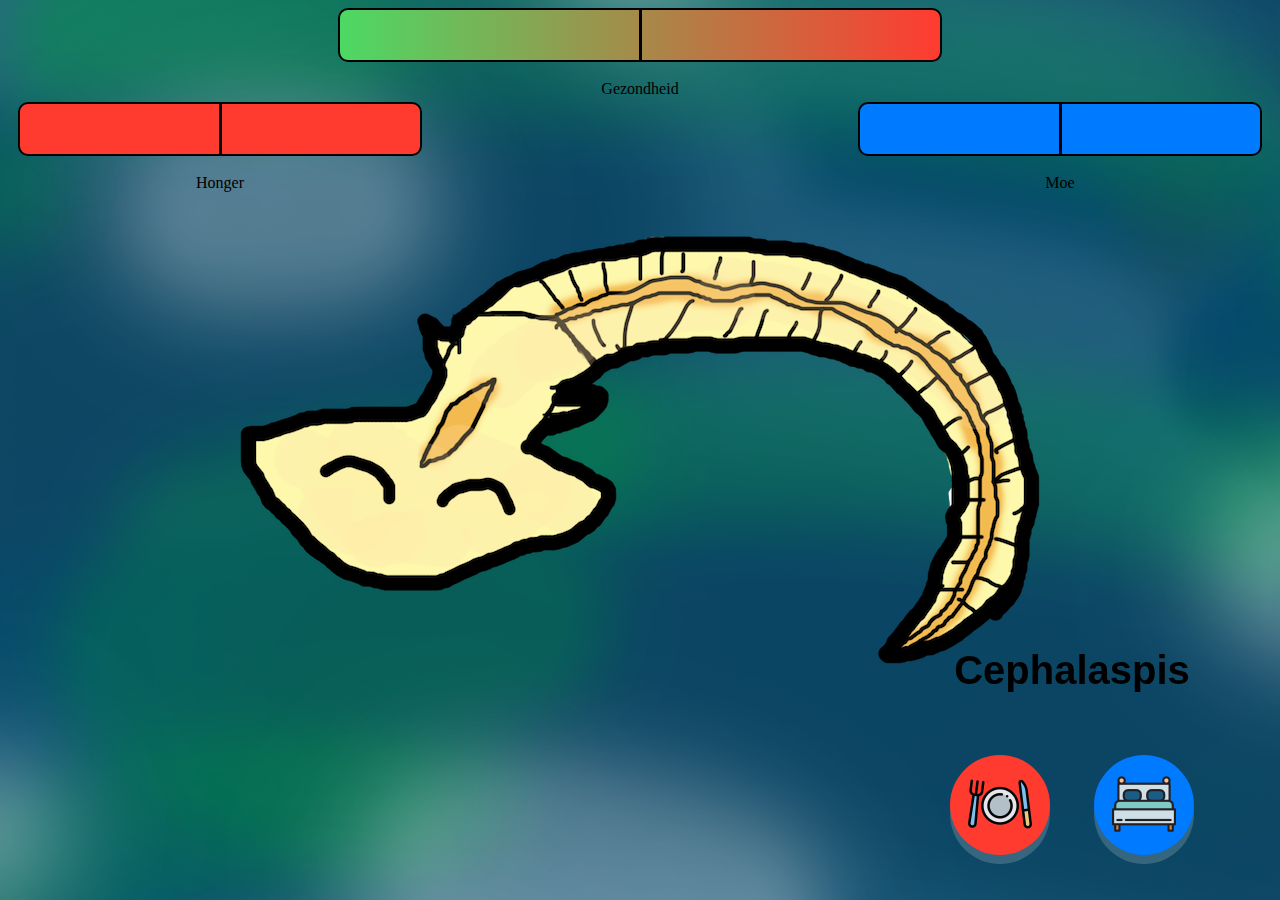
==== docs/index.html @ e20c0b50 "Added game" ====
<!DOCTYPE html>
<html lang="en">
    <head>
        <meta charset="UTF-8">
        <meta name="viewport" content="width=device-width, initial-scale=1.0">
        <meta http-equiv="X-UA-Compatible" content="ie=edge">
        <link rel="stylesheet" href="./css/style.css">
        <title>Typescript</title>
    </head>
    <body>
        <background></background>
        <div class="meter" id="gezondheid">
            <pointer id="healthPointer"></pointer>
            <p>Gezondheid</p>
        </div>

        <div id="wrapper">
            <div class="meter" id="honger">
                <pointer id="hungerPointer"></pointer>
                <p>Honger</p></div>  
            <div class="meter" id="moe">
                <pointer id="tiredPointer"></pointer>
                <p>Moe</p>
            </div>
        </div>

        <animal>
            <img src="./img/fish happy.png" alt="">
        </animal>

        <h1 id="animalName">Cephalaspis</h1>

        <div id="buttonWrapper">
            <button id="eatButton">
                <img src="img/dish.png" alt="eten">
            </button>
            <button id="restButton">
                <img src="img/bed.png" alt="rusten">
            </button>  
        </div>  
        <script src="./js/main.js"></script>
    </body>
</html>
---- docs/css/style.css ----
body  {
    background-image: url("../img/water.png");
}

.meter {
    height: 50px;
    display: inline-block;
    width: 100%;
    margin: 10px;
    border-radius: 10px;
    border: 2px solid black;
}

pointer {
    height: 50px;
    width: 3px;
    background-color: black;
    display: inline-block
    
}

#honger {
    background-color: #FF3B30;
    float: left;
    max-width: 400px;
}

#moe {
    background-color: #007AFF;
    float: right;
    max-width: 400px;
}

#gezondheid {
    background: linear-gradient(to right, #4CD964, #FF3B30);   
    display: block;
    width: 100%;
    max-width: 600px;
    margin: 0 auto;
    text-align: center;
    margin-bottom: 30px;
}
#wrapper {
    width:100%;
    text-align:center;
}

animal {
    max-width: 800px;
    max-height: 428px;
    position: absolute;
    top:0;
    bottom: 0;
    left: 0;
    right: 0;
    padding: 20px;
    margin: auto;

    animation: fishanimation 4s ease-in-out infinite alternate;
}

animal img {
    width: 100%;
    margin: 0 auto;
}

#animalName {
    position: fixed;
    width:100%;
    bottom: 20%;
    text-align: center;
    display: inline-block;
    font-family: Bradley Hand, Helvetica, sans-serif;
    font-size: 40px;
}

#buttonWrapper {
    position: fixed;
    width:100%;
    bottom: 5%;
    text-align: center;
    display: inline-block;
}

button {
    -webkit-transition-duration: 0.6s;
    transition-duration: 0.4s;
    height: 100px;
    width: 100px;
    border: none;
    outline: none; 
    margin: 0px 20px;
    border-radius: 50%;
    box-shadow: 0 9px rgba(230, 230, 230, 0.2);
}

button:hover{
    -webkit-transition-duration: 0.6s;
    transition-duration: 0.4s;
    border: 4px solid rgb(230, 230, 230);
}

button img {
    height: 64px;
    width: 64px;
}

#eatButton {
    background-color: #FF3B30;
}

#restButton {
    background-color: #007AFF;
}

button:active {
    background-color: #3e8e41;
    transform: translateY(8px);
    box-shadow: 0 1px rgba(230, 230, 230, 0.2);
  }

@keyframes fishanimation {
    0% {
      transform: translateY(20px);
    }
    
    100% {
      transform: translateY(60px);
    }
}

@media only screen and (max-width: 890px) {
    #moe, #honger {
        float: none;
    }
}

@media only screen and (max-width: 525px) {
    animal img {
        width: 100%;
        margin: 130px auto;
    }
}
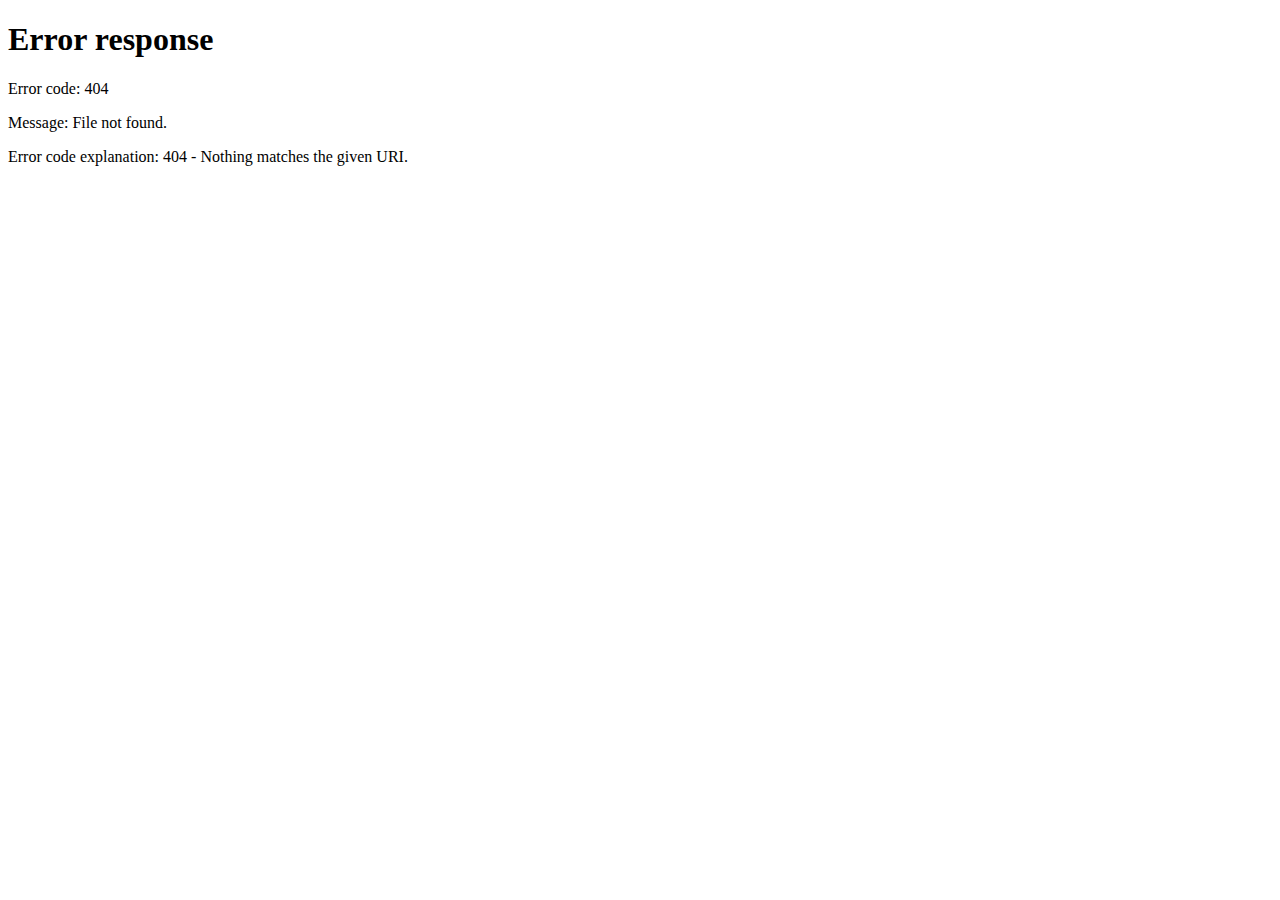
==== commit 1356944c: "CLE 4 Evolife Game" ====
--- a/docs/index.html
+++ b/docs/index.html
@@ -1,43 +1,22 @@
 <!DOCTYPE html>
 <html lang="en">
     <head>
+        <title>EvoLife Game</title>
+        <script type="text/javascript">
+        if (localStorage.getItem("startGame") === null) {
+            window.location.href = 'menu';  
+        }
+        </script>
         <meta charset="UTF-8">
-        <meta name="viewport" content="width=device-width, initial-scale=1.0">
+        <meta name="viewport" content="width=device-width, initial-scale=1.0, maximum-scale=1.0, user-scalable=no" />
         <meta http-equiv="X-UA-Compatible" content="ie=edge">
         <link rel="stylesheet" href="./css/style.css">
-        <title>Typescript</title>
     </head>
     <body>
-        <background></background>
-        <div class="meter" id="gezondheid">
-            <pointer id="healthPointer"></pointer>
-            <p>Gezondheid</p>
-        </div>
-
-        <div id="wrapper">
-            <div class="meter" id="honger">
-                <pointer id="hungerPointer"></pointer>
-                <p>Honger</p></div>  
-            <div class="meter" id="moe">
-                <pointer id="tiredPointer"></pointer>
-                <p>Moe</p>
-            </div>
-        </div>
-
-        <animal>
-            <img src="./img/fish happy.png" alt="">
-        </animal>
-
-        <h1 id="animalName">Cephalaspis</h1>
-
-        <div id="buttonWrapper">
-            <button id="eatButton">
-                <img src="img/dish.png" alt="eten">
-            </button>
-            <button id="restButton">
-                <img src="img/bed.png" alt="rusten">
-            </button>  
-        </div>  
+        <game>
+            <background></background>
+            <forground></forground>  
+        </game>
         <script src="./js/main.js"></script>
     </body>
 </html>--- a/docs/css/style.css
+++ b/docs/css/style.css
@@ -1,61 +1,85 @@
-body  {
+body {
+    width:100%; height:100%;
     background-image: url("../img/water.png");
-}
-
-.meter {
-    height: 50px;
-    display: inline-block;
-    width: 100%;
+    margin: 0px;
+    font-family: Bradley Hand, Helvetica, sans-serif;
+}
+
+sleeppointer {
+    height: 50px;
+    background: #007AFF;
+    display: block;
+    border-radius: 5px 10px 10px 5px;
+    transition: width .4s ease-in-out;
+    float: right;
+    border-left: solid black 1px;
+}
+
+eatpointer {
+    height: 50px;
+    background-color: #FF3B30;
+    display: block;
+    border-radius: 5px 10px 10px 5px;
+    transition: width .4s ease-in-out;
+    float: right;
+    border-left: solid black 1px;
+}
+
+healthpointer {
+    height: 50px;
+    width: 4px;
+    background-color: black;
+    display: block;
+    float: right
+}
+
+bar {
+    height: 50px;
+    display: block;
     margin: 10px;
     border-radius: 10px;
     border: 2px solid black;
-}
-
-pointer {
-    height: 50px;
-    width: 3px;
-    background-color: black;
-    display: inline-block
-    
-}
-
-#honger {
-    background-color: #FF3B30;
+    max-width: 400px;
+    width:100%;    
+}
+
+#eatbar {
+    background-color: rgba(255, 59, 48, 0.3);
+    float: right;
+}
+
+#sleepbar {
+    background-color: rgba(0, 122, 255, 0.3);
     float: left;
+}
+
+healthbar {
+    height: 50px;
+    border-radius: 10px;
+    border: 2px solid black;
+    background: linear-gradient(to right, #4CD964, #4CD964 50%, #FF3B30);   
+    display: block;
     max-width: 400px;
-}
-
-#moe {
-    background-color: #007AFF;
-    float: right;
-    max-width: 400px;
-}
-
-#gezondheid {
-    background: linear-gradient(to right, #4CD964, #FF3B30);   
-    display: block;
-    width: 100%;
-    max-width: 600px;
-    margin: 0 auto;
+    margin: 10px auto;
     text-align: center;
-    margin-bottom: 30px;
-}
-#wrapper {
+    margin-bottom: 5px;
+}
+
+eatbar text {
+    display: block;
+}
+
+wrapper {
     width:100%;
     text-align:center;
 }
 
 animal {
-    max-width: 800px;
-    max-height: 428px;
-    position: absolute;
-    top:0;
-    bottom: 0;
-    left: 0;
-    right: 0;
+    max-width: 500px;
+    max-height: 700px;
     padding: 20px;
     margin: auto;
-
+    display:block;
     animation: fishanimation 4s ease-in-out infinite alternate;
 }
 
@@ -64,7 +88,7 @@
     margin: 0 auto;
 }
 
-#animalName {
+animalname {
     position: fixed;
     width:100%;
     bottom: 20%;
@@ -74,7 +98,7 @@
     font-size: 40px;
 }
 
-#buttonWrapper {
+buttonWrapper {
     position: fixed;
     width:100%;
     bottom: 5%;
@@ -92,6 +116,7 @@
     margin: 0px 20px;
     border-radius: 50%;
     box-shadow: 0 9px rgba(230, 230, 230, 0.2);
+    touch-action: manipulation;
 }
 
 button:hover{
@@ -105,12 +130,16 @@
     width: 64px;
 }
 
-#eatButton {
+#eatbutton {
     background-color: #FF3B30;
 }
 
-#restButton {
+#sleepbutton {
     background-color: #007AFF;
+}
+
+#drinkbutton {
+    background-color: #5AC8FA;
 }
 
 button:active {
@@ -130,16 +159,106 @@
 }
 
 @media only screen and (max-width: 890px) {
-    #moe, #honger {
+    sleepbar, eatbar {
         float: none;
+        margin: 0 auto;
+        margin-bottom: 5px;
+        display: block;
+    }
+    healthbar {
+        max-width: 400px;
     }
 }
 
 @media only screen and (max-width: 525px) {
     animal img {
-        width: 100%;
-        margin: 130px auto;
-    }
-}
-
-
+        width: 32vh;
+        display: block;
+    }
+    animal {
+        padding-top: 0;
+    }
+}
+
+/*Menu START*/
+
+.navMenu{
+	width: 100%;
+	background-color: #92bd69;
+    font-size: 3.75vh;
+    color: white;
+    box-shadow: 0 4px 6px #a9a9a9,0 1px 3px rgba(0,0,0,.08)!important;
+    transition: 0.5s margin ease;
+    margin-bottom: 25px;
+    border-radius: 3.5px;
+}
+
+.navMenu:hover {
+    cursor: pointer;
+    margin-top: 8px !important;
+    transition: 0.5s box-shadow margin opacity ease;
+    box-shadow: 0 6px 5px #a9a9a9,0 1px 3px rgba(0,0,0,.08)!important;
+    opacity: 0.9;
+}
+
+input#un-mute {
+    display: none;
+}
+
+.mute img {
+    height: 5.75vh;
+    width: 5.75vh;
+}
+.unmute img {
+    display: none;
+    height: 5.75vh;
+    width: 5.75vh;
+}
+
+input#un-mute:checked ~ .unmute img {
+    display: initial;
+}
+
+input#un-mute:checked ~ .mute img {
+    display: none;
+}
+
+#logo{
+    width: auto;
+    height: 20vh;
+
+}
+
+bubble { 
+    display: block;
+    position: absolute;
+    width: 50px; 
+    height: 50px; 
+    background-color: white;
+    left:50vw;
+    animation: bubbleup 4s linear infinite, proteroanimation 4s ease-in-out infinite alternate;
+    
+    
+  }
+
+paddle {
+    background-color:black;
+    width:25px; height:100px;
+    display: block;
+    position: absolute;
+}
+
+  @keyframes bubbleup {
+        0% {
+          transform: translateY(20px);
+        }
+        
+        100% {
+          transform: translateY(60px);
+        }
+    }
+
+  
+
+/*Menu END*/
+
